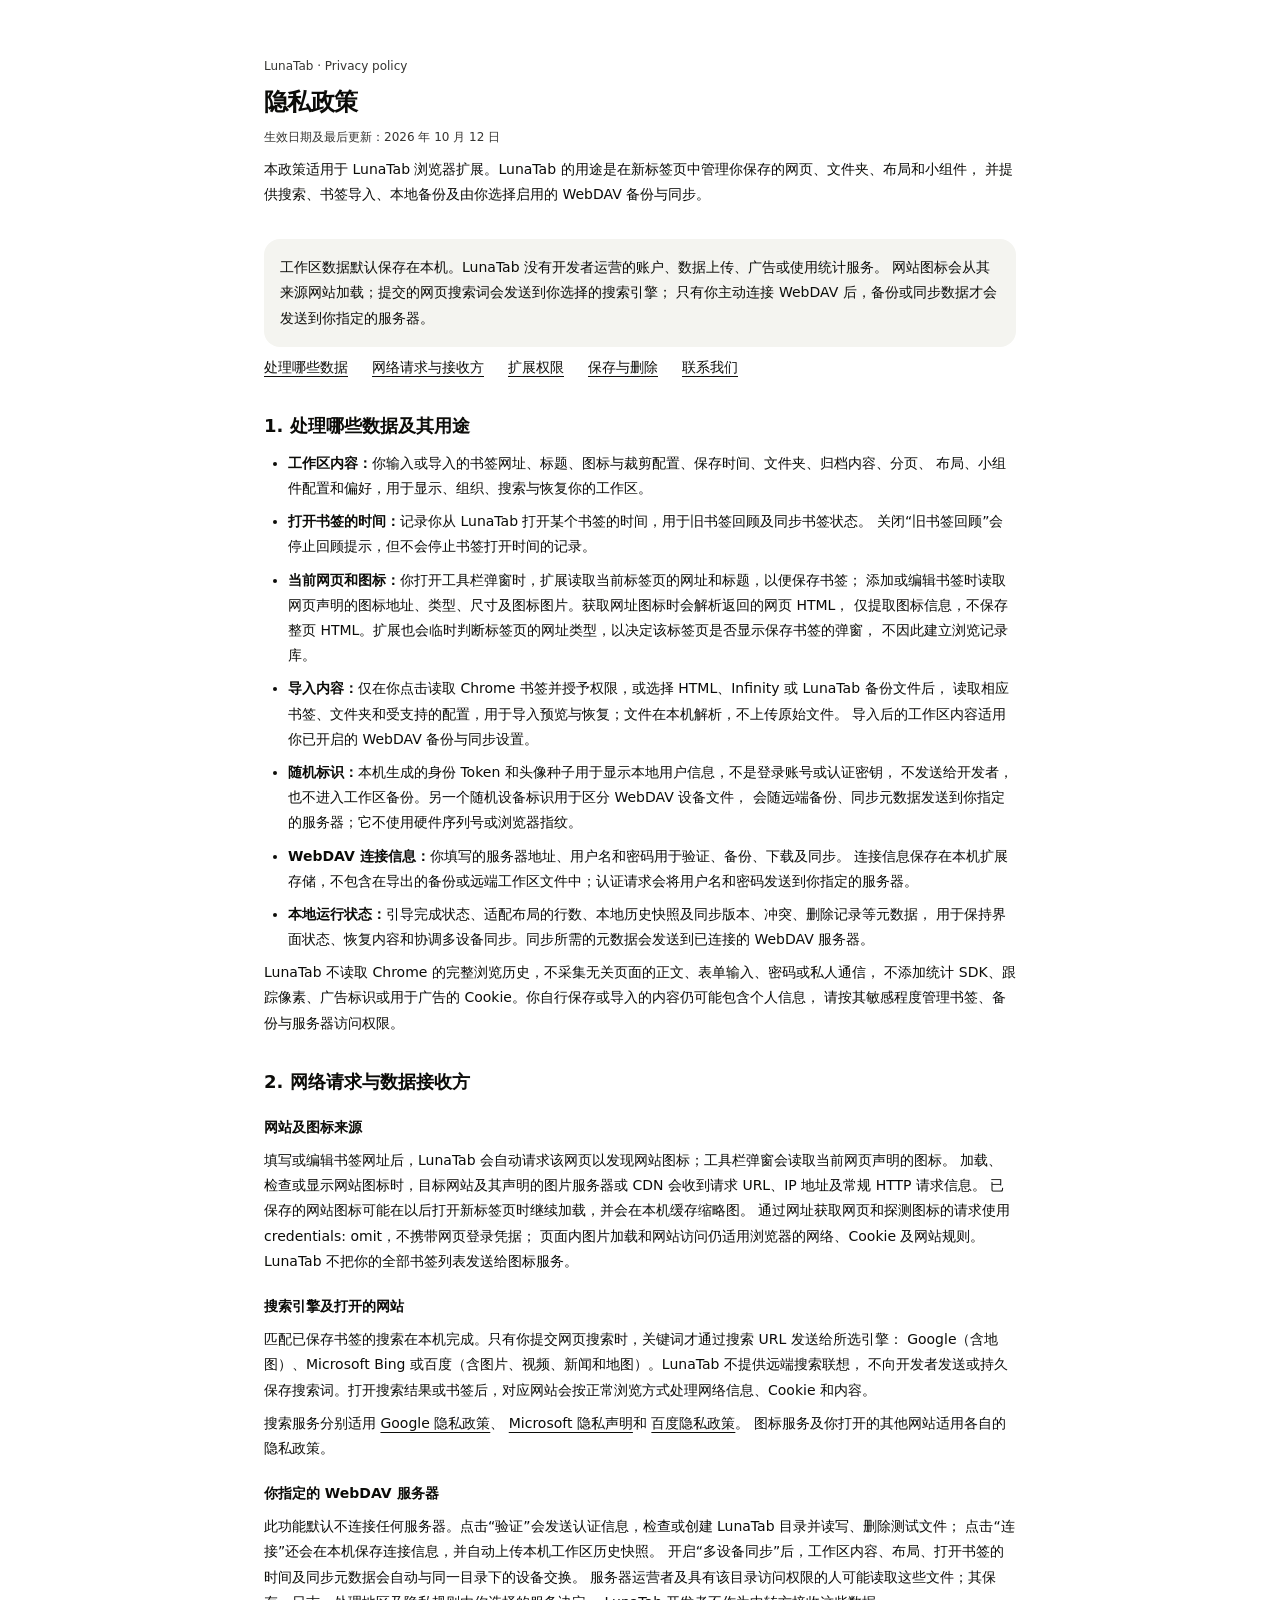
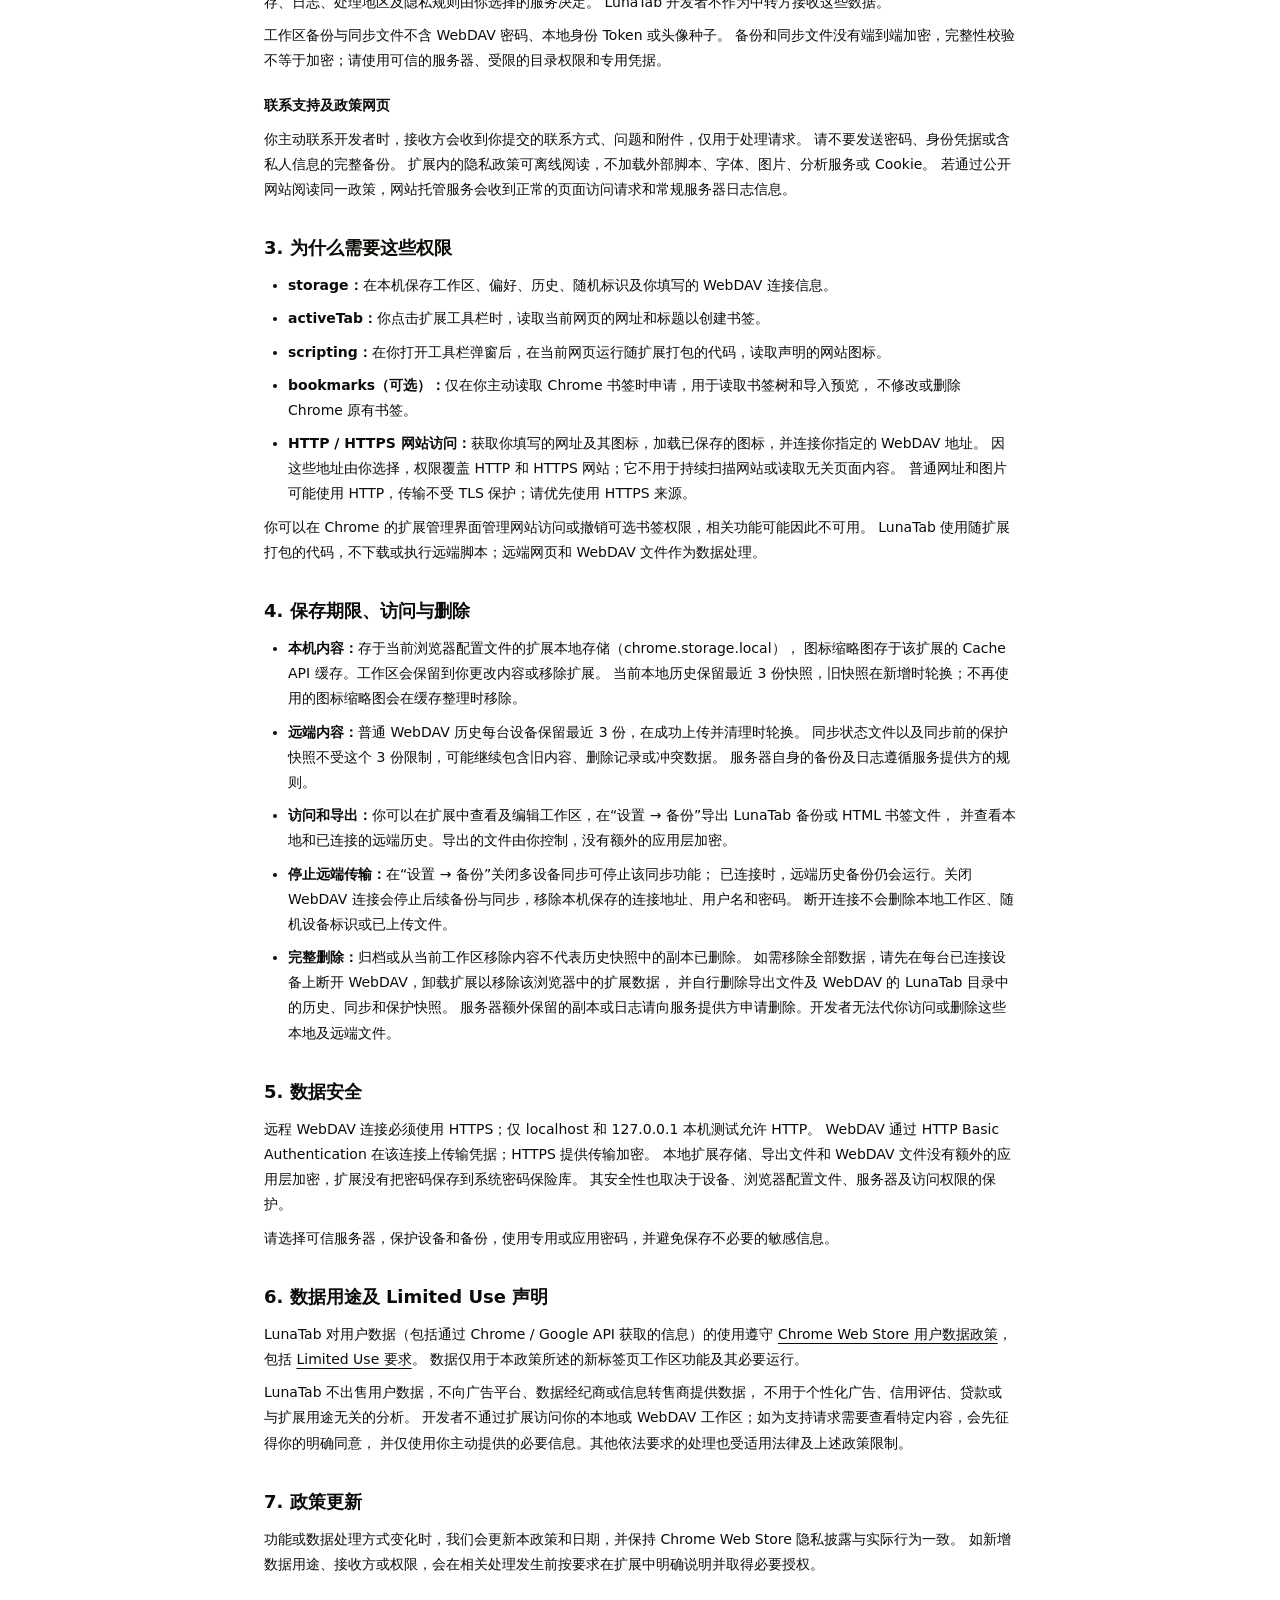
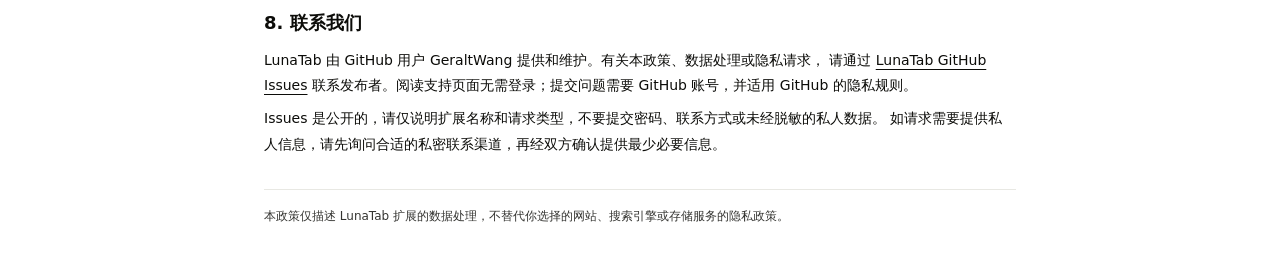
==== index.html @ aecb0f41 "docs(privacy): Publish LunaTab policy and support information" ====
<!doctype html>
<html lang="zh-CN" class="scrollbar-thin">
  <head>
    <meta charset="UTF-8" />
    <meta name="viewport" content="width=device-width, initial-scale=1.0" />
    <meta name="referrer" content="no-referrer" />
    <meta
      name="description"
      content="LunaTab 隐私政策：本地数据、网站图标、网页搜索、可选 WebDAV 备份与同步、权限及数据删除。"
    />
    <title>LunaTab 隐私政策</title>
    <!-- Self-contained so the same file works offline in the extension and on a public website. -->
    <style>
      :root {
        color-scheme: light dark;
        --background: oklch(1 0 0);
        --foreground: oklch(0.153 0.006 107.1);
        --muted: oklch(0.966 0.005 106.5);
        --muted-foreground: color-mix(in oklab, var(--foreground) 80%, var(--background));
        --border: oklch(0.93 0.007 106.5);
        --ring: oklch(0.737 0.021 106.9);
        font-family: 'Inter Variable', system-ui, sans-serif;
        background: var(--background);
        color: var(--foreground);
      }
      @media (prefers-color-scheme: dark) {
        :root {
          --background: oklch(0.153 0.006 107.1);
          --foreground: oklch(0.988 0.003 106.5);
          --muted: oklch(0.286 0.016 107.4);
          --border: oklch(1 0 0 / 10%);
          --ring: oklch(0.58 0.031 107.3);
        }
      }
      * {
        box-sizing: border-box;
      }
      body {
        margin: 0;
        font-size: 14px;
        line-height: 1.8;
      }
      main {
        max-width: 800px;
        margin: 0 auto;
        padding: 48px 24px;
      }
      header {
        margin-bottom: 32px;
      }
      h1 {
        margin: 0 0 8px;
        font-size: 24px;
        line-height: 1.4;
        letter-spacing: -0.025em;
      }
      h2 {
        margin: 32px 0 12px;
        font-size: 18px;
        line-height: 1.5;
      }
      h3 {
        margin: 20px 0 8px;
        font-size: 14px;
      }
      p {
        margin: 8px 0;
      }
      ul {
        margin: 8px 0;
        padding-left: 24px;
      }
      li + li {
        margin-top: 8px;
      }
      a {
        color: inherit;
        text-underline-offset: 4px;
        overflow-wrap: anywhere;
      }
      a:focus-visible {
        outline: 2px solid var(--ring);
        outline-offset: 4px;
        border-radius: 4px;
      }
      .meta,
      footer {
        color: var(--muted-foreground);
        font-size: 12px;
      }
      .summary {
        padding: 16px;
        background: var(--muted);
        border-radius: 16px;
      }
      nav ul {
        display: flex;
        flex-wrap: wrap;
        gap: 8px 24px;
        padding: 0;
        list-style: none;
      }
      nav li + li {
        margin: 0;
      }
      footer {
        margin-top: 32px;
        padding-top: 16px;
        border-top: 1px solid var(--border);
      }
      .scrollbar-thin {
        scrollbar-width: thin;
        scrollbar-color: var(--border) transparent;
      }
      .scrollbar-thin::-webkit-scrollbar {
        width: 6px;
        height: 6px;
      }
      .scrollbar-thin::-webkit-scrollbar-thumb {
        background: var(--border);
        border-radius: 3px;
      }
      .scrollbar-thin::-webkit-scrollbar-track {
        background: transparent;
      }
      @media (max-width: 480px) {
        main {
          padding: 24px 16px;
        }
      }
      @media print {
        nav {
          display: none;
        }
        main {
          max-width: none;
          padding: 0;
        }
      }
    </style>
  </head>
  <body>
    <main>
      <header>
        <p class="meta">LunaTab · Privacy policy</p>
        <h1>隐私政策</h1>
        <p class="meta">
          生效日期及最后更新：<time datetime="2026-10-12">2026 年 10 月 12 日</time>
        </p>
        <p>
          本政策适用于 LunaTab 浏览器扩展。LunaTab
          的用途是在新标签页中管理你保存的网页、文件夹、布局和小组件，
          并提供搜索、书签导入、本地备份及由你选择启用的 WebDAV 备份与同步。
        </p>
      </header>
      <div class="summary">
        工作区数据默认保存在本机。LunaTab 没有开发者运营的账户、数据上传、广告或使用统计服务。
        网站图标会从其来源网站加载；提交的网页搜索词会发送到你选择的搜索引擎； 只有你主动连接 WebDAV
        后，备份或同步数据才会发送到你指定的服务器。
      </div>
      <nav aria-label="隐私政策目录">
        <ul>
          <li><a href="#data">处理哪些数据</a></li>
          <li><a href="#network">网络请求与接收方</a></li>
          <li><a href="#permissions">扩展权限</a></li>
          <li><a href="#retention">保存与删除</a></li>
          <li><a href="#contact">联系我们</a></li>
        </ul>
      </nav>
      <section aria-labelledby="data">
        <h2 id="data">1. 处理哪些数据及其用途</h2>
        <ul>
          <li>
            <strong>工作区内容：</strong
            >你输入或导入的书签网址、标题、图标与裁剪配置、保存时间、文件夹、归档内容、分页、
            布局、小组件配置和偏好，用于显示、组织、搜索与恢复你的工作区。
          </li>
          <li>
            <strong>打开书签的时间：</strong>记录你从 LunaTab
            打开某个书签的时间，用于旧书签回顾及同步书签状态。
            关闭“旧书签回顾”会停止回顾提示，但不会停止书签打开时间的记录。
          </li>
          <li>
            <strong>当前网页和图标：</strong
            >你打开工具栏弹窗时，扩展读取当前标签页的网址和标题，以便保存书签；
            添加或编辑书签时读取网页声明的图标地址、类型、尺寸及图标图片。获取网址图标时会解析返回的网页
            HTML， 仅提取图标信息，不保存整页
            HTML。扩展也会临时判断标签页的网址类型，以决定该标签页是否显示保存书签的弹窗，
            不因此建立浏览记录库。
          </li>
          <li>
            <strong>导入内容：</strong>仅在你点击读取 Chrome 书签并授予权限，或选择 HTML、Infinity
            或 LunaTab 备份文件后，
            读取相应书签、文件夹和受支持的配置，用于导入预览与恢复；文件在本机解析，不上传原始文件。
            导入后的工作区内容适用你已开启的 WebDAV 备份与同步设置。
          </li>
          <li>
            <strong>随机标识：</strong>本机生成的身份 Token
            和头像种子用于显示本地用户信息，不是登录账号或认证密钥，
            不发送给开发者，也不进入工作区备份。另一个随机设备标识用于区分 WebDAV 设备文件，
            会随远端备份、同步元数据发送到你指定的服务器；它不使用硬件序列号或浏览器指纹。
          </li>
          <li>
            <strong>WebDAV 连接信息：</strong
            >你填写的服务器地址、用户名和密码用于验证、备份、下载及同步。
            连接信息保存在本机扩展存储，不包含在导出的备份或远端工作区文件中；认证请求会将用户名和密码发送到你指定的服务器。
          </li>
          <li>
            <strong>本地运行状态：</strong
            >引导完成状态、适配布局的行数、本地历史快照及同步版本、冲突、删除记录等元数据，
            用于保持界面状态、恢复内容和协调多设备同步。同步所需的元数据会发送到已连接的 WebDAV
            服务器。
          </li>
        </ul>
        <p>
          LunaTab 不读取 Chrome 的完整浏览历史，不采集无关页面的正文、表单输入、密码或私人通信，
          不添加统计 SDK、跟踪像素、广告标识或用于广告的
          Cookie。你自行保存或导入的内容仍可能包含个人信息，
          请按其敏感程度管理书签、备份与服务器访问权限。
        </p>
      </section>
      <section aria-labelledby="network">
        <h2 id="network">2. 网络请求与数据接收方</h2>
        <h3>网站及图标来源</h3>
        <p>
          填写或编辑书签网址后，LunaTab
          会自动请求该网页以发现网站图标；工具栏弹窗会读取当前网页声明的图标。
          加载、检查或显示网站图标时，目标网站及其声明的图片服务器或 CDN 会收到请求 URL、IP
          地址及常规 HTTP 请求信息。
          已保存的网站图标可能在以后打开新标签页时继续加载，并会在本机缓存缩略图。
          通过网址获取网页和探测图标的请求使用 credentials: omit，不携带网页登录凭据；
          页面内图片加载和网站访问仍适用浏览器的网络、Cookie 及网站规则。 LunaTab
          不把你的全部书签列表发送给图标服务。
        </p>
        <h3>搜索引擎及打开的网站</h3>
        <p>
          匹配已保存书签的搜索在本机完成。只有你提交网页搜索时，关键词才通过搜索 URL
          发送给所选引擎： Google（含地图）、Microsoft Bing
          或百度（含图片、视频、新闻和地图）。LunaTab 不提供远端搜索联想，
          不向开发者发送或持久保存搜索词。打开搜索结果或书签后，对应网站会按正常浏览方式处理网络信息、Cookie
          和内容。
        </p>
        <p>
          搜索服务分别适用
          <a href="https://policies.google.com/privacy" rel="noreferrer">Google 隐私政策</a>、
          <a href="https://www.microsoft.com/privacy/privacystatement" rel="noreferrer"
            >Microsoft 隐私声明</a
          >和
          <a href="https://www.baidu.com/duty/yinsiquan.html" rel="noreferrer">百度隐私政策</a>。
          图标服务及你打开的其他网站适用各自的隐私政策。
        </p>
        <h3>你指定的 WebDAV 服务器</h3>
        <p>
          此功能默认不连接任何服务器。点击“验证”会发送认证信息，检查或创建 LunaTab
          目录并读写、删除测试文件；
          点击“连接”还会在本机保存连接信息，并自动上传本机工作区历史快照。
          开启“多设备同步”后，工作区内容、布局、打开书签的时间及同步元数据会自动与同一目录下的设备交换。
          服务器运营者及具有该目录访问权限的人可能读取这些文件；其保存、日志、处理地区及隐私规则由你选择的服务决定。
          LunaTab 开发者不作为中转方接收这些数据。
        </p>
        <p>
          工作区备份与同步文件不含 WebDAV 密码、本地身份 Token 或头像种子。
          备份和同步文件没有端到端加密，完整性校验不等于加密；请使用可信的服务器、受限的目录权限和专用凭据。
        </p>
        <h3>联系支持及政策网页</h3>
        <p>
          你主动联系开发者时，接收方会收到你提交的联系方式、问题和附件，仅用于处理请求。
          请不要发送密码、身份凭据或含私人信息的完整备份。
          扩展内的隐私政策可离线阅读，不加载外部脚本、字体、图片、分析服务或 Cookie。
          若通过公开网站阅读同一政策，网站托管服务会收到正常的页面访问请求和常规服务器日志信息。
        </p>
      </section>
      <section aria-labelledby="permissions">
        <h2 id="permissions">3. 为什么需要这些权限</h2>
        <ul>
          <li>
            <strong>storage：</strong>在本机保存工作区、偏好、历史、随机标识及你填写的 WebDAV
            连接信息。
          </li>
          <li>
            <strong>activeTab：</strong>你点击扩展工具栏时，读取当前网页的网址和标题以创建书签。
          </li>
          <li>
            <strong>scripting：</strong
            >在你打开工具栏弹窗后，在当前网页运行随扩展打包的代码，读取声明的网站图标。
          </li>
          <li>
            <strong>bookmarks（可选）：</strong>仅在你主动读取 Chrome
            书签时申请，用于读取书签树和导入预览， 不修改或删除 Chrome 原有书签。
          </li>
          <li>
            <strong>HTTP / HTTPS 网站访问：</strong
            >获取你填写的网址及其图标，加载已保存的图标，并连接你指定的 WebDAV 地址。
            因这些地址由你选择，权限覆盖 HTTP 和 HTTPS
            网站；它不用于持续扫描网站或读取无关页面内容。 普通网址和图片可能使用 HTTP，传输不受 TLS
            保护；请优先使用 HTTPS 来源。
          </li>
        </ul>
        <p>
          你可以在 Chrome 的扩展管理界面管理网站访问或撤销可选书签权限，相关功能可能因此不可用。
          LunaTab 使用随扩展打包的代码，不下载或执行远端脚本；远端网页和 WebDAV 文件作为数据处理。
        </p>
      </section>
      <section aria-labelledby="retention">
        <h2 id="retention">4. 保存期限、访问与删除</h2>
        <ul>
          <li>
            <strong>本机内容：</strong
            >存于当前浏览器配置文件的扩展本地存储（chrome.storage.local）， 图标缩略图存于该扩展的
            Cache API 缓存。工作区会保留到你更改内容或移除扩展。 当前本地历史保留最近 3
            份快照，旧快照在新增时轮换；不再使用的图标缩略图会在缓存整理时移除。
          </li>
          <li>
            <strong>远端内容：</strong>普通 WebDAV 历史每台设备保留最近 3
            份，在成功上传并清理时轮换。 同步状态文件以及同步前的保护快照不受这个 3
            份限制，可能继续包含旧内容、删除记录或冲突数据。
            服务器自身的备份及日志遵循服务提供方的规则。
          </li>
          <li>
            <strong>访问和导出：</strong>你可以在扩展中查看及编辑工作区，在“设置 → 备份”导出 LunaTab
            备份或 HTML 书签文件，
            并查看本地和已连接的远端历史。导出的文件由你控制，没有额外的应用层加密。
          </li>
          <li>
            <strong>停止远端传输：</strong>在“设置 → 备份”关闭多设备同步可停止该同步功能；
            已连接时，远端历史备份仍会运行。关闭 WebDAV
            连接会停止后续备份与同步，移除本机保存的连接地址、用户名和密码。
            断开连接不会删除本地工作区、随机设备标识或已上传文件。
          </li>
          <li>
            <strong>完整删除：</strong>归档或从当前工作区移除内容不代表历史快照中的副本已删除。
            如需移除全部数据，请先在每台已连接设备上断开
            WebDAV，卸载扩展以移除该浏览器中的扩展数据， 并自行删除导出文件及 WebDAV 的 LunaTab
            目录中的历史、同步和保护快照。
            服务器额外保留的副本或日志请向服务提供方申请删除。开发者无法代你访问或删除这些本地及远端文件。
          </li>
        </ul>
      </section>
      <section aria-labelledby="security">
        <h2 id="security">5. 数据安全</h2>
        <p>
          远程 WebDAV 连接必须使用 HTTPS；仅 localhost 和 127.0.0.1 本机测试允许 HTTP。 WebDAV 通过
          HTTP Basic Authentication 在该连接上传输凭据；HTTPS 提供传输加密。
          本地扩展存储、导出文件和 WebDAV
          文件没有额外的应用层加密，扩展没有把密码保存到系统密码保险库。
          其安全性也取决于设备、浏览器配置文件、服务器及访问权限的保护。
        </p>
        <p>请选择可信服务器，保护设备和备份，使用专用或应用密码，并避免保存不必要的敏感信息。</p>
      </section>
      <section aria-labelledby="limited-use">
        <h2 id="limited-use">6. 数据用途及 Limited Use 声明</h2>
        <p>
          LunaTab 对用户数据（包括通过 Chrome / Google API 获取的信息）的使用遵守
          <a
            href="https://developer.chrome.com/docs/webstore/program-policies/policies"
            rel="noreferrer"
            >Chrome Web Store 用户数据政策</a
          >， 包括
          <a
            href="https://developer.chrome.com/docs/webstore/program-policies/limited-use"
            rel="noreferrer"
            >Limited Use 要求</a
          >。 数据仅用于本政策所述的新标签页工作区功能及其必要运行。
        </p>
        <p>
          LunaTab 不出售用户数据，不向广告平台、数据经纪商或信息转售商提供数据，
          不用于个性化广告、信用评估、贷款或与扩展用途无关的分析。 开发者不通过扩展访问你的本地或
          WebDAV 工作区；如为支持请求需要查看特定内容，会先征得你的明确同意，
          并仅使用你主动提供的必要信息。其他依法要求的处理也受适用法律及上述政策限制。
        </p>
      </section>
      <section aria-labelledby="updates">
        <h2 id="updates">7. 政策更新</h2>
        <p>
          功能或数据处理方式变化时，我们会更新本政策和日期，并保持 Chrome Web Store
          隐私披露与实际行为一致。
          如新增数据用途、接收方或权限，会在相关处理发生前按要求在扩展中明确说明并取得必要授权。
        </p>
      </section>
      <section aria-labelledby="contact">
        <h2 id="contact">8. 联系我们</h2>
        <p>
          LunaTab 由 GitHub 用户 GeraltWang 提供和维护。有关本政策、数据处理或隐私请求， 请通过
          <a href="https://github.com/GeraltWang/LunaTab-support/issues" rel="noreferrer"
            >LunaTab GitHub Issues</a
          >
          联系发布者。阅读支持页面无需登录；提交问题需要 GitHub 账号，并适用 GitHub 的隐私规则。
        </p>
        <p>
          Issues 是公开的，请仅说明扩展名称和请求类型，不要提交密码、联系方式或未经脱敏的私人数据。
          如请求需要提供私人信息，请先询问合适的私密联系渠道，再经双方确认提供最少必要信息。
        </p>
      </section>
      <footer>
        本政策仅描述 LunaTab 扩展的数据处理，不替代你选择的网站、搜索引擎或存储服务的隐私政策。
      </footer>
    </main>
  </body>
</html>
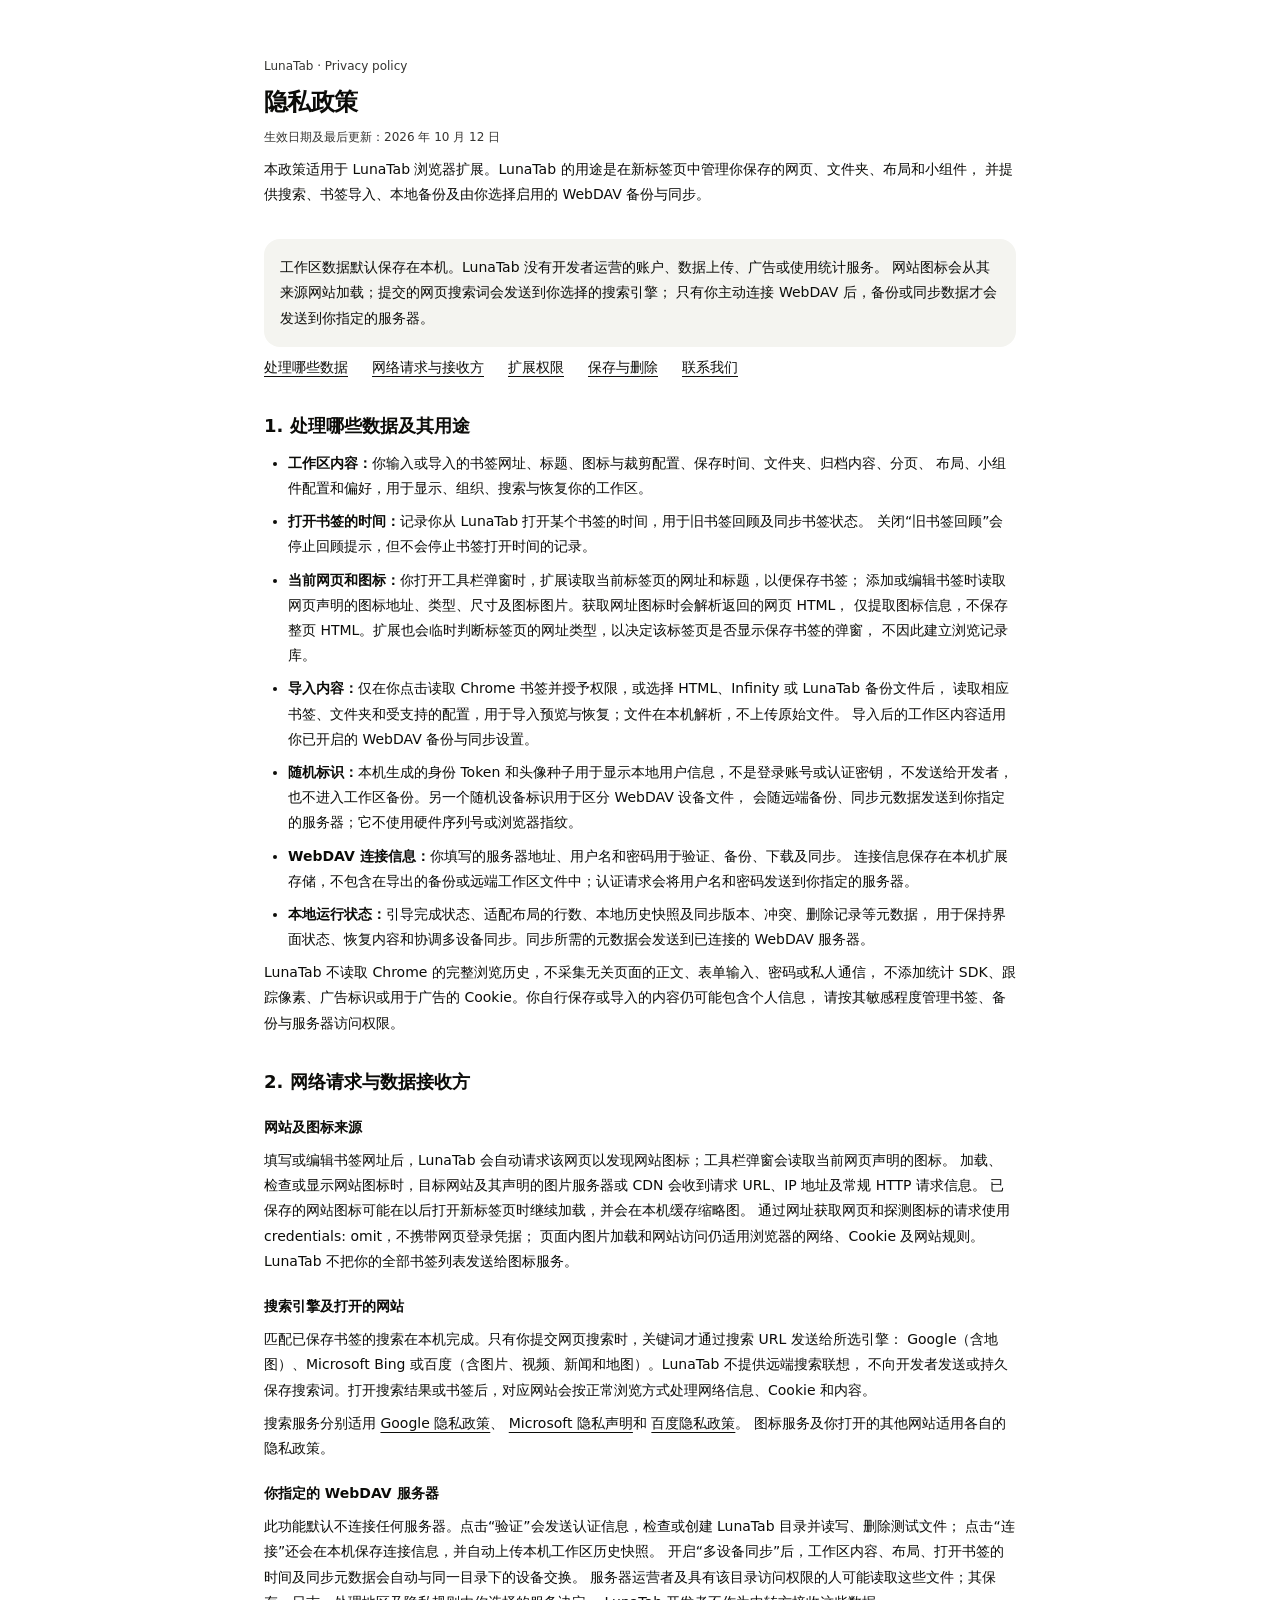
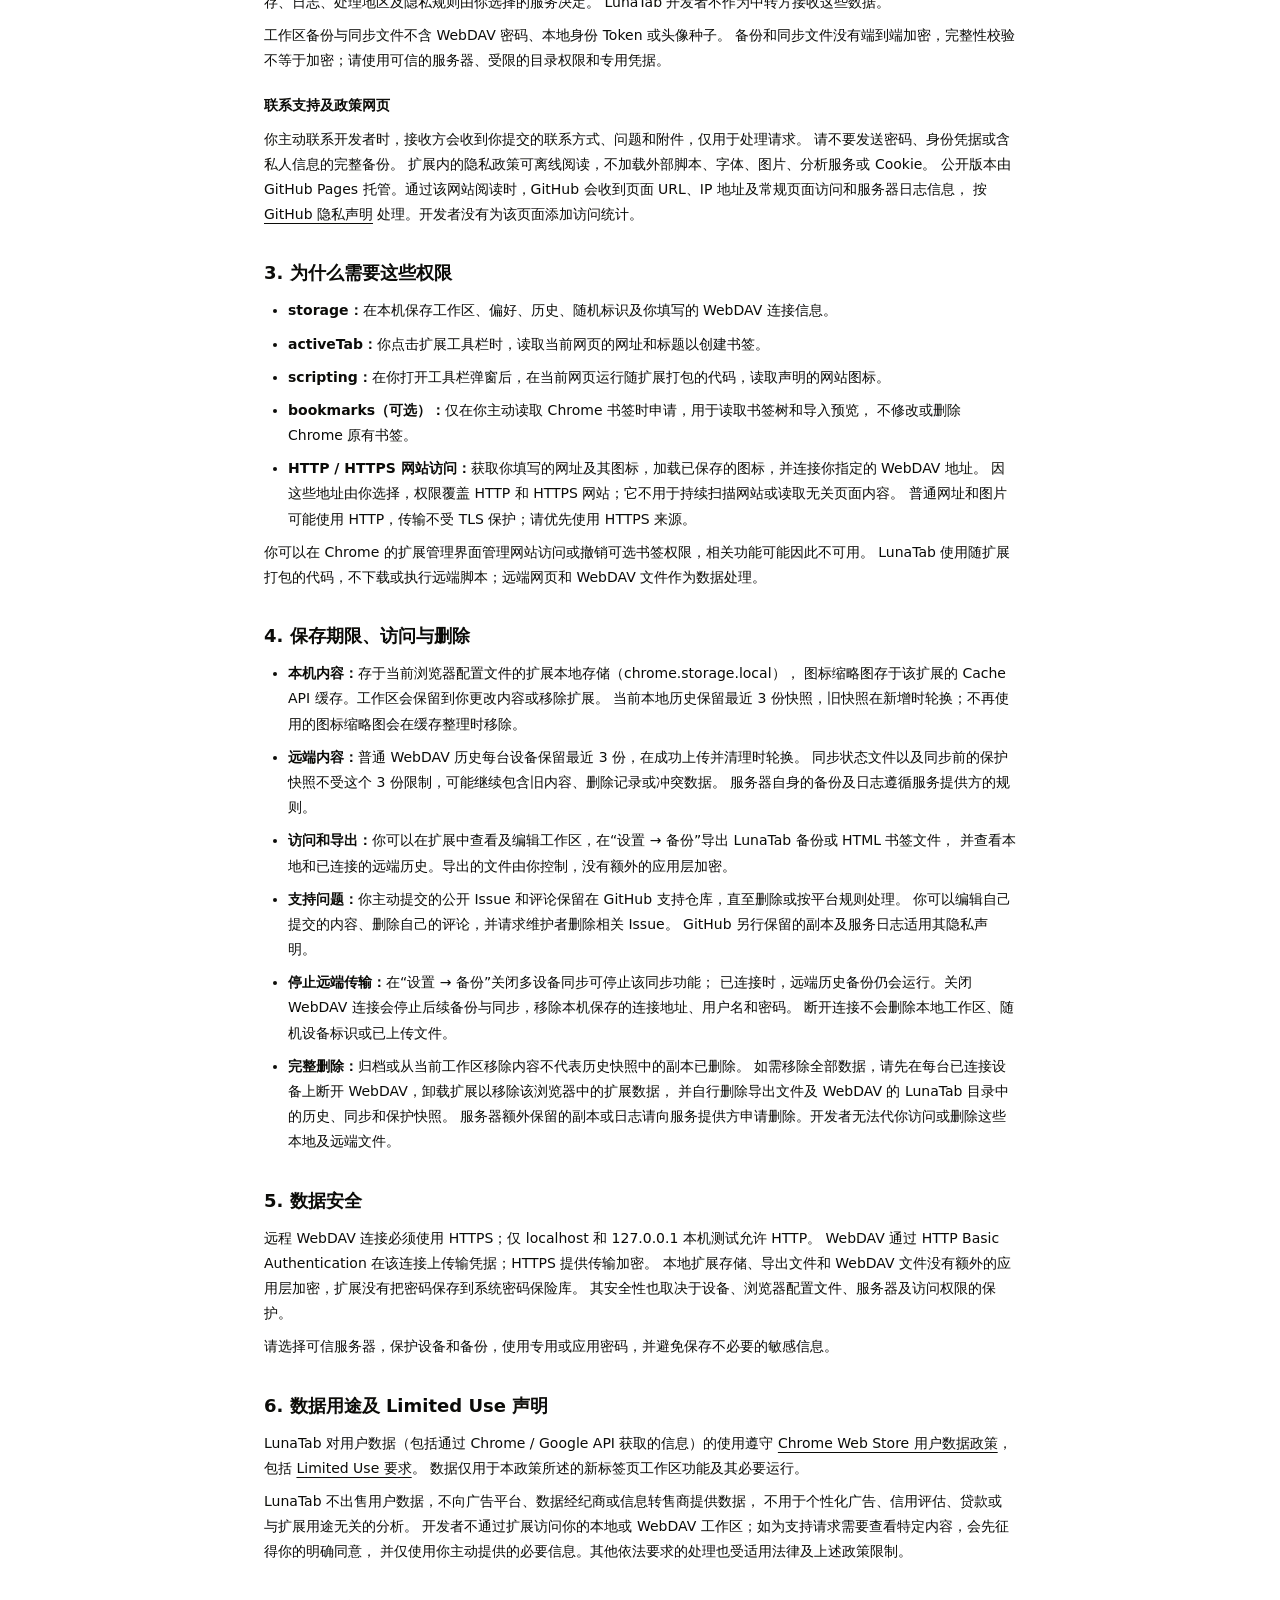
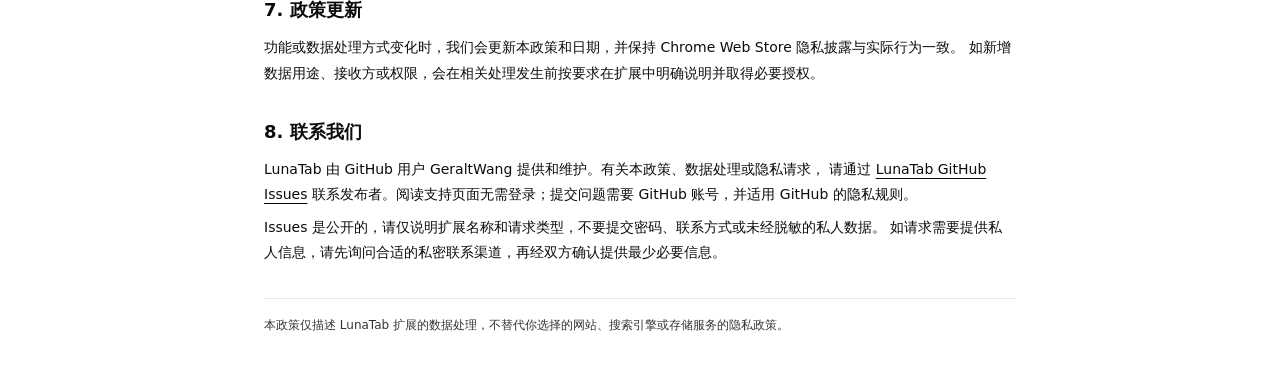
==== commit ba833d41: "docs(privacy): Clarify GitHub hosting and support retention" ====
--- a/index.html
+++ b/index.html
@@ -266,8 +266,15 @@
         <p>
           你主动联系开发者时，接收方会收到你提交的联系方式、问题和附件，仅用于处理请求。
           请不要发送密码、身份凭据或含私人信息的完整备份。
-          扩展内的隐私政策可离线阅读，不加载外部脚本、字体、图片、分析服务或 Cookie。
-          若通过公开网站阅读同一政策，网站托管服务会收到正常的页面访问请求和常规服务器日志信息。
+          扩展内的隐私政策可离线阅读，不加载外部脚本、字体、图片、分析服务或 Cookie。 公开版本由
+          GitHub Pages 托管。通过该网站阅读时，GitHub 会收到页面 URL、IP
+          地址及常规页面访问和服务器日志信息， 按
+          <a
+            href="https://docs.github.com/en/site-policy/privacy-policies/github-general-privacy-statement"
+            rel="noreferrer"
+            >GitHub 隐私声明</a
+          >
+          处理。开发者没有为该页面添加访问统计。
         </p>
       </section>
       <section aria-labelledby="permissions">
@@ -320,6 +327,12 @@
             <strong>访问和导出：</strong>你可以在扩展中查看及编辑工作区，在“设置 → 备份”导出 LunaTab
             备份或 HTML 书签文件，
             并查看本地和已连接的远端历史。导出的文件由你控制，没有额外的应用层加密。
+          </li>
+          <li>
+            <strong>支持问题：</strong>你主动提交的公开 Issue 和评论保留在 GitHub
+            支持仓库，直至删除或按平台规则处理。
+            你可以编辑自己提交的内容、删除自己的评论，并请求维护者删除相关 Issue。 GitHub
+            另行保留的副本及服务日志适用其隐私声明。
           </li>
           <li>
             <strong>停止远端传输：</strong>在“设置 → 备份”关闭多设备同步可停止该同步功能；
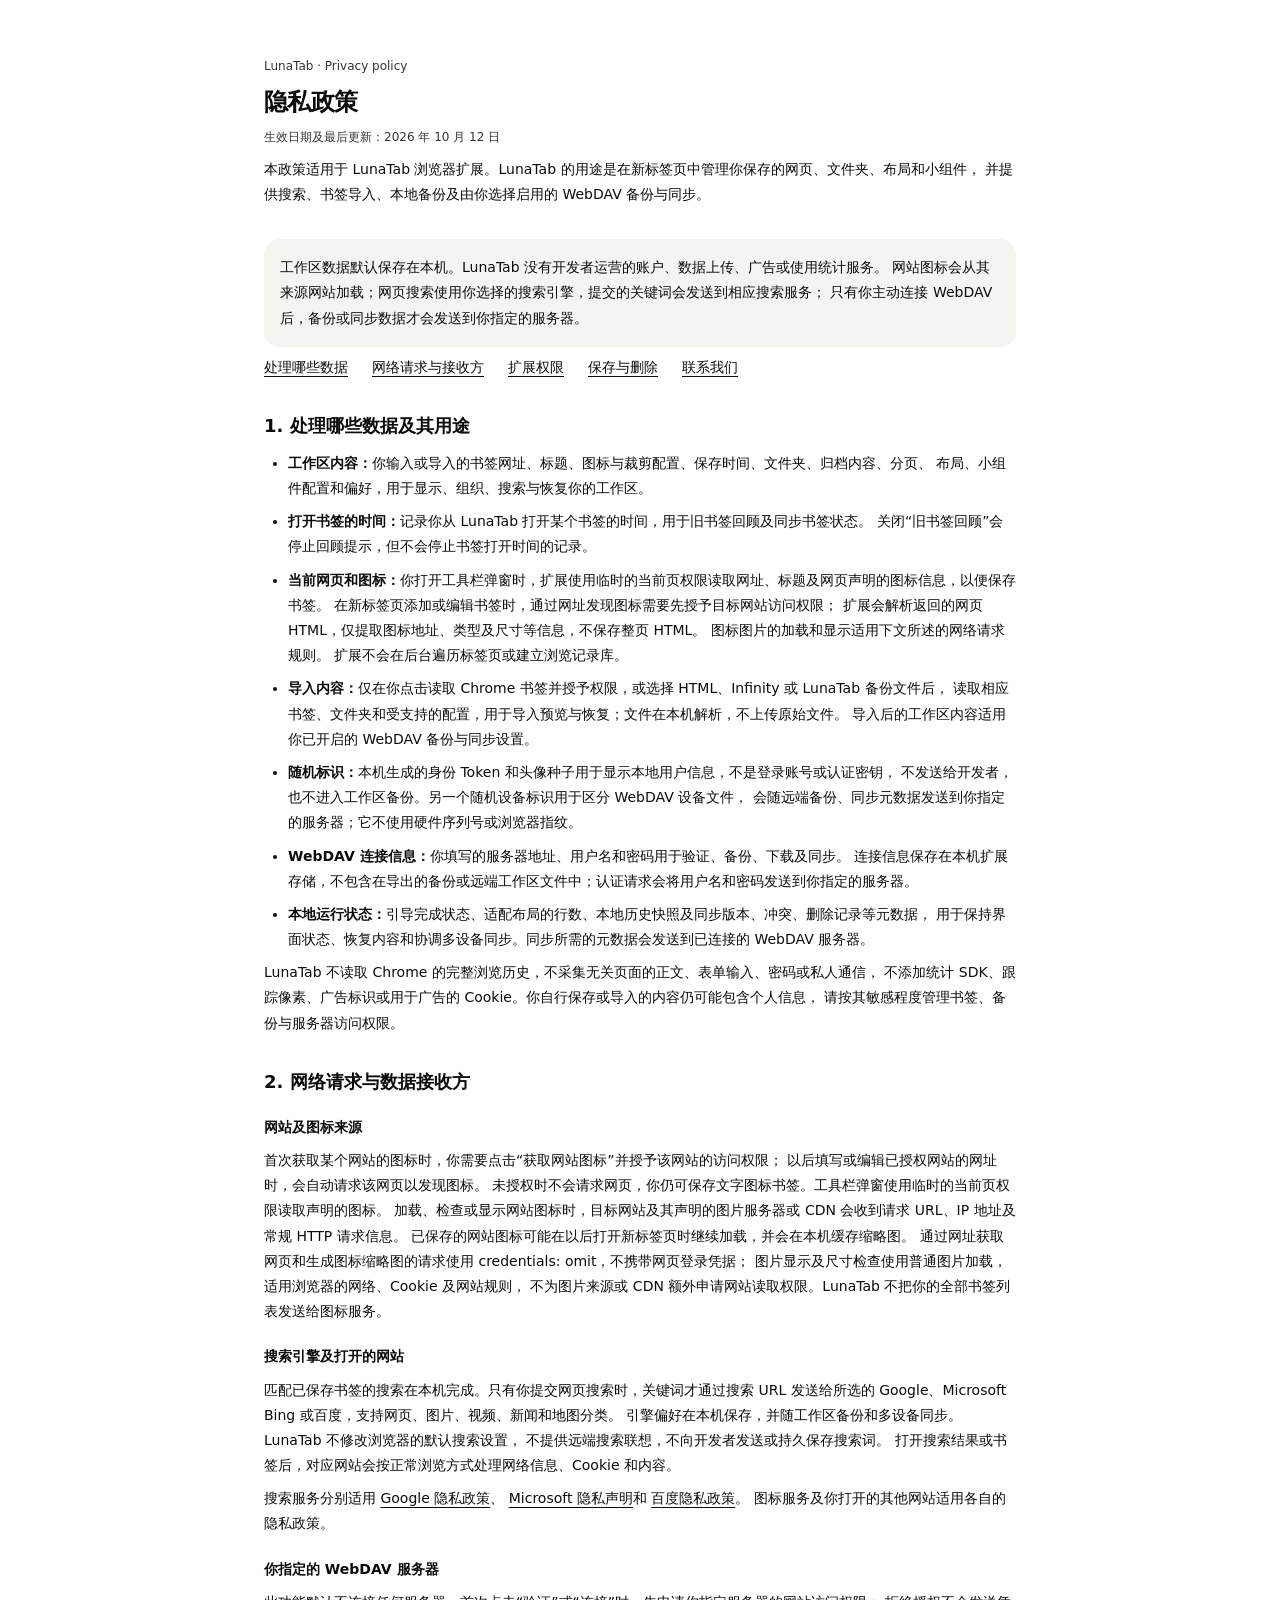
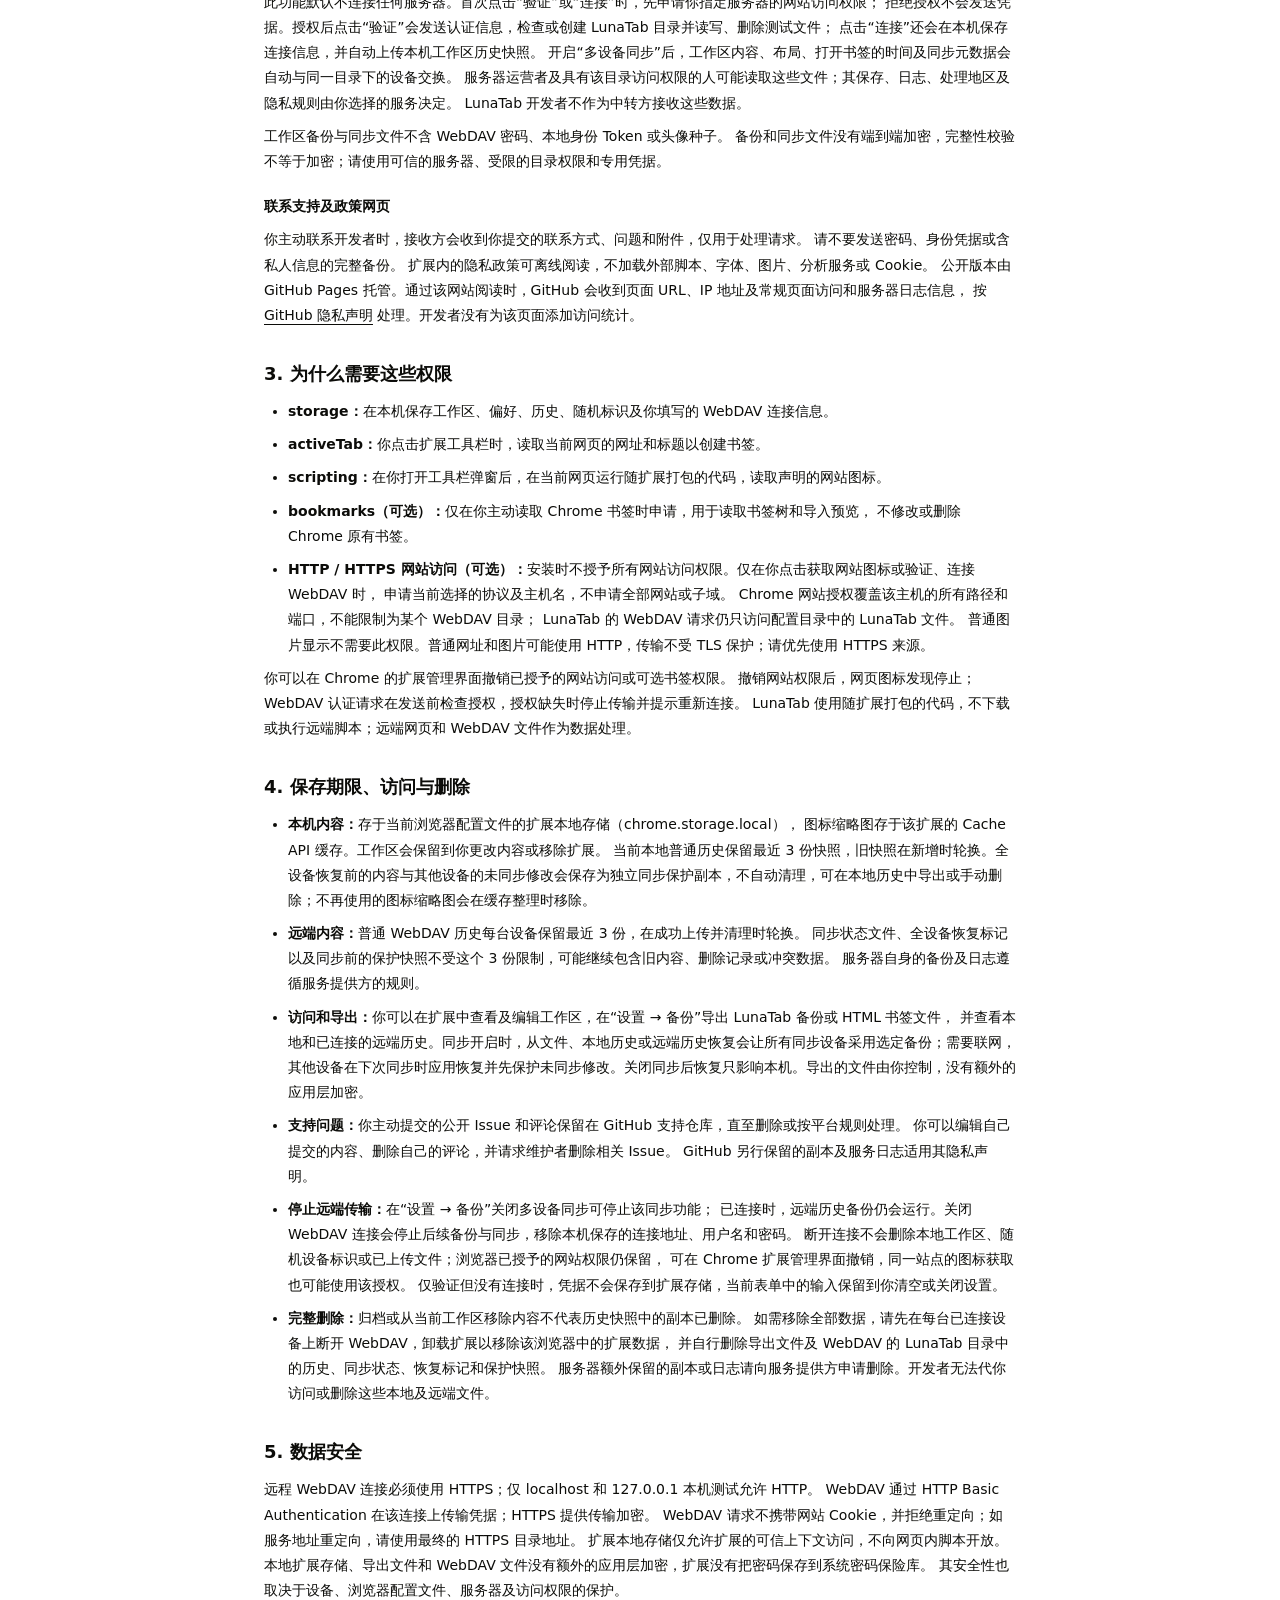
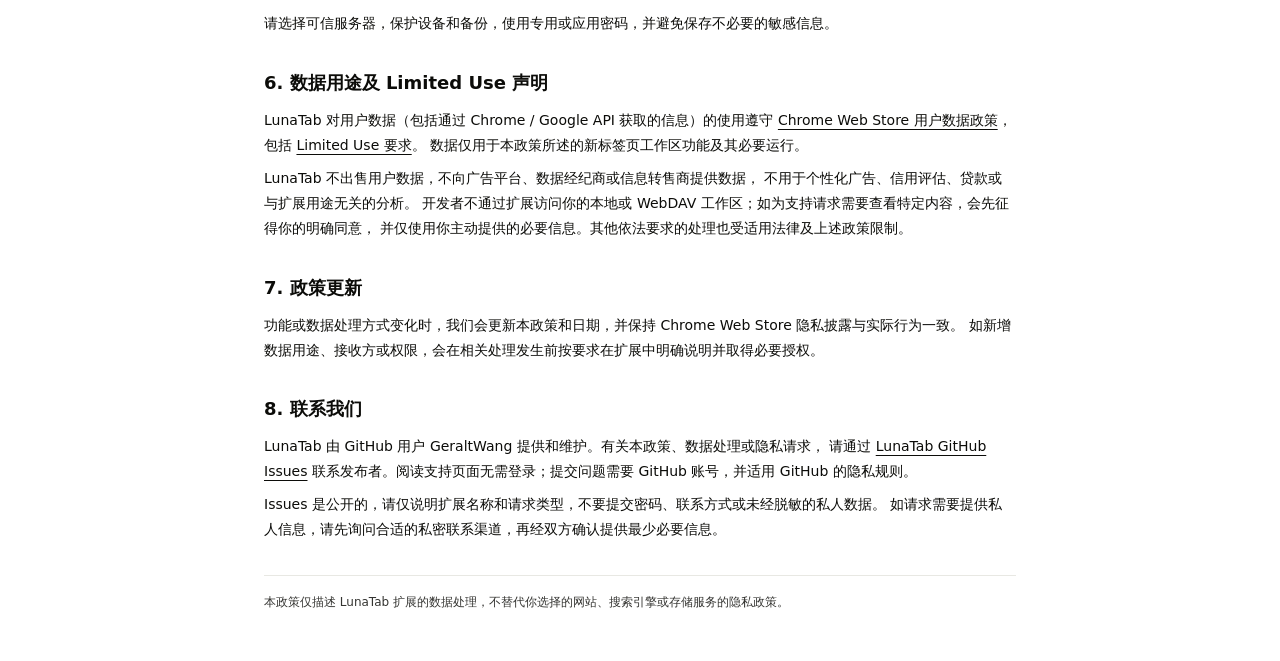
==== commit da46e991: "docs(privacy): align policy with permissions and workspace restore" ====
--- a/index.html
+++ b/index.html
@@ -155,8 +155,8 @@
       </header>
       <div class="summary">
         工作区数据默认保存在本机。LunaTab 没有开发者运营的账户、数据上传、广告或使用统计服务。
-        网站图标会从其来源网站加载；提交的网页搜索词会发送到你选择的搜索引擎； 只有你主动连接 WebDAV
-        后，备份或同步数据才会发送到你指定的服务器。
+        网站图标会从其来源网站加载；网页搜索使用你选择的搜索引擎，提交的关键词会发送到相应搜索服务；
+        只有你主动连接 WebDAV 后，备份或同步数据才会发送到你指定的服务器。
       </div>
       <nav aria-label="隐私政策目录">
         <ul>
@@ -182,11 +182,11 @@
           </li>
           <li>
             <strong>当前网页和图标：</strong
-            >你打开工具栏弹窗时，扩展读取当前标签页的网址和标题，以便保存书签；
-            添加或编辑书签时读取网页声明的图标地址、类型、尺寸及图标图片。获取网址图标时会解析返回的网页
-            HTML， 仅提取图标信息，不保存整页
-            HTML。扩展也会临时判断标签页的网址类型，以决定该标签页是否显示保存书签的弹窗，
-            不因此建立浏览记录库。
+            >你打开工具栏弹窗时，扩展使用临时的当前页权限读取网址、标题及网页声明的图标信息，以便保存书签。
+            在新标签页添加或编辑书签时，通过网址发现图标需要先授予目标网站访问权限；
+            扩展会解析返回的网页 HTML，仅提取图标地址、类型及尺寸等信息，不保存整页 HTML。
+            图标图片的加载和显示适用下文所述的网络请求规则。
+            扩展不会在后台遍历标签页或建立浏览记录库。
           </li>
           <li>
             <strong>导入内容：</strong>仅在你点击读取 Chrome 书签并授予权限，或选择 HTML、Infinity
@@ -223,22 +223,23 @@
         <h2 id="network">2. 网络请求与数据接收方</h2>
         <h3>网站及图标来源</h3>
         <p>
-          填写或编辑书签网址后，LunaTab
-          会自动请求该网页以发现网站图标；工具栏弹窗会读取当前网页声明的图标。
+          首次获取某个网站的图标时，你需要点击“获取网站图标”并授予该网站的访问权限；
+          以后填写或编辑已授权网站的网址时，会自动请求该网页以发现图标。
+          未授权时不会请求网页，你仍可保存文字图标书签。工具栏弹窗使用临时的当前页权限读取声明的图标。
           加载、检查或显示网站图标时，目标网站及其声明的图片服务器或 CDN 会收到请求 URL、IP
           地址及常规 HTTP 请求信息。
           已保存的网站图标可能在以后打开新标签页时继续加载，并会在本机缓存缩略图。
-          通过网址获取网页和探测图标的请求使用 credentials: omit，不携带网页登录凭据；
-          页面内图片加载和网站访问仍适用浏览器的网络、Cookie 及网站规则。 LunaTab
-          不把你的全部书签列表发送给图标服务。
+          通过网址获取网页和生成图标缩略图的请求使用 credentials: omit，不携带网页登录凭据；
+          图片显示及尺寸检查使用普通图片加载，适用浏览器的网络、Cookie 及网站规则， 不为图片来源或
+          CDN 额外申请网站读取权限。LunaTab 不把你的全部书签列表发送给图标服务。
         </p>
         <h3>搜索引擎及打开的网站</h3>
         <p>
-          匹配已保存书签的搜索在本机完成。只有你提交网页搜索时，关键词才通过搜索 URL
-          发送给所选引擎： Google（含地图）、Microsoft Bing
-          或百度（含图片、视频、新闻和地图）。LunaTab 不提供远端搜索联想，
-          不向开发者发送或持久保存搜索词。打开搜索结果或书签后，对应网站会按正常浏览方式处理网络信息、Cookie
-          和内容。
+          匹配已保存书签的搜索在本机完成。只有你提交网页搜索时，关键词才通过搜索 URL 发送给所选的
+          Google、Microsoft Bing 或百度，支持网页、图片、视频、新闻和地图分类。
+          引擎偏好在本机保存，并随工作区备份和多设备同步。LunaTab 不修改浏览器的默认搜索设置，
+          不提供远端搜索联想，不向开发者发送或持久保存搜索词。
+          打开搜索结果或书签后，对应网站会按正常浏览方式处理网络信息、Cookie 和内容。
         </p>
         <p>
           搜索服务分别适用
@@ -251,7 +252,8 @@
         </p>
         <h3>你指定的 WebDAV 服务器</h3>
         <p>
-          此功能默认不连接任何服务器。点击“验证”会发送认证信息，检查或创建 LunaTab
+          此功能默认不连接任何服务器。首次点击“验证”或“连接”时，先申请你指定服务器的网站访问权限；
+          拒绝授权不会发送凭据。授权后点击“验证”会发送认证信息，检查或创建 LunaTab
           目录并读写、删除测试文件；
           点击“连接”还会在本机保存连接信息，并自动上传本机工作区历史快照。
           开启“多设备同步”后，工作区内容、布局、打开书签的时间及同步元数据会自动与同一目录下的设备交换。
@@ -296,16 +298,19 @@
             书签时申请，用于读取书签树和导入预览， 不修改或删除 Chrome 原有书签。
           </li>
           <li>
-            <strong>HTTP / HTTPS 网站访问：</strong
-            >获取你填写的网址及其图标，加载已保存的图标，并连接你指定的 WebDAV 地址。
-            因这些地址由你选择，权限覆盖 HTTP 和 HTTPS
-            网站；它不用于持续扫描网站或读取无关页面内容。 普通网址和图片可能使用 HTTP，传输不受 TLS
-            保护；请优先使用 HTTPS 来源。
+            <strong>HTTP / HTTPS 网站访问（可选）：</strong
+            >安装时不授予所有网站访问权限。仅在你点击获取网站图标或验证、连接 WebDAV 时，
+            申请当前选择的协议及主机名，不申请全部网站或子域。 Chrome
+            网站授权覆盖该主机的所有路径和端口，不能限制为某个 WebDAV 目录； LunaTab 的 WebDAV
+            请求仍只访问配置目录中的 LunaTab 文件。 普通图片显示不需要此权限。普通网址和图片可能使用
+            HTTP，传输不受 TLS 保护；请优先使用 HTTPS 来源。
           </li>
         </ul>
         <p>
-          你可以在 Chrome 的扩展管理界面管理网站访问或撤销可选书签权限，相关功能可能因此不可用。
-          LunaTab 使用随扩展打包的代码，不下载或执行远端脚本；远端网页和 WebDAV 文件作为数据处理。
+          你可以在 Chrome 的扩展管理界面撤销已授予的网站访问或可选书签权限。
+          撤销网站权限后，网页图标发现停止；WebDAV
+          认证请求在发送前检查授权，授权缺失时停止传输并提示重新连接。 LunaTab
+          使用随扩展打包的代码，不下载或执行远端脚本；远端网页和 WebDAV 文件作为数据处理。
         </p>
       </section>
       <section aria-labelledby="retention">
@@ -314,19 +319,19 @@
           <li>
             <strong>本机内容：</strong
             >存于当前浏览器配置文件的扩展本地存储（chrome.storage.local）， 图标缩略图存于该扩展的
-            Cache API 缓存。工作区会保留到你更改内容或移除扩展。 当前本地历史保留最近 3
-            份快照，旧快照在新增时轮换；不再使用的图标缩略图会在缓存整理时移除。
+            Cache API 缓存。工作区会保留到你更改内容或移除扩展。 当前本地普通历史保留最近 3
+            份快照，旧快照在新增时轮换。全设备恢复前的内容与其他设备的未同步修改会保存为独立同步保护副本，不自动清理，可在本地历史中导出或手动删除；不再使用的图标缩略图会在缓存整理时移除。
           </li>
           <li>
             <strong>远端内容：</strong>普通 WebDAV 历史每台设备保留最近 3
-            份，在成功上传并清理时轮换。 同步状态文件以及同步前的保护快照不受这个 3
+            份，在成功上传并清理时轮换。 同步状态文件、全设备恢复标记以及同步前的保护快照不受这个 3
             份限制，可能继续包含旧内容、删除记录或冲突数据。
             服务器自身的备份及日志遵循服务提供方的规则。
           </li>
           <li>
             <strong>访问和导出：</strong>你可以在扩展中查看及编辑工作区，在“设置 → 备份”导出 LunaTab
             备份或 HTML 书签文件，
-            并查看本地和已连接的远端历史。导出的文件由你控制，没有额外的应用层加密。
+            并查看本地和已连接的远端历史。同步开启时，从文件、本地历史或远端历史恢复会让所有同步设备采用选定备份；需要联网，其他设备在下次同步时应用恢复并先保护未同步修改。关闭同步后恢复只影响本机。导出的文件由你控制，没有额外的应用层加密。
           </li>
           <li>
             <strong>支持问题：</strong>你主动提交的公开 Issue 和评论保留在 GitHub
@@ -338,13 +343,15 @@
             <strong>停止远端传输：</strong>在“设置 → 备份”关闭多设备同步可停止该同步功能；
             已连接时，远端历史备份仍会运行。关闭 WebDAV
             连接会停止后续备份与同步，移除本机保存的连接地址、用户名和密码。
-            断开连接不会删除本地工作区、随机设备标识或已上传文件。
+            断开连接不会删除本地工作区、随机设备标识或已上传文件；浏览器已授予的网站权限仍保留，
+            可在 Chrome 扩展管理界面撤销，同一站点的图标获取也可能使用该授权。
+            仅验证但没有连接时，凭据不会保存到扩展存储，当前表单中的输入保留到你清空或关闭设置。
           </li>
           <li>
             <strong>完整删除：</strong>归档或从当前工作区移除内容不代表历史快照中的副本已删除。
             如需移除全部数据，请先在每台已连接设备上断开
             WebDAV，卸载扩展以移除该浏览器中的扩展数据， 并自行删除导出文件及 WebDAV 的 LunaTab
-            目录中的历史、同步和保护快照。
+            目录中的历史、同步状态、恢复标记和保护快照。
             服务器额外保留的副本或日志请向服务提供方申请删除。开发者无法代你访问或删除这些本地及远端文件。
           </li>
         </ul>
@@ -353,9 +360,10 @@
         <h2 id="security">5. 数据安全</h2>
         <p>
           远程 WebDAV 连接必须使用 HTTPS；仅 localhost 和 127.0.0.1 本机测试允许 HTTP。 WebDAV 通过
-          HTTP Basic Authentication 在该连接上传输凭据；HTTPS 提供传输加密。
-          本地扩展存储、导出文件和 WebDAV
-          文件没有额外的应用层加密，扩展没有把密码保存到系统密码保险库。
+          HTTP Basic Authentication 在该连接上传输凭据；HTTPS 提供传输加密。 WebDAV 请求不携带网站
+          Cookie，并拒绝重定向；如服务地址重定向，请使用最终的 HTTPS 目录地址。
+          扩展本地存储仅允许扩展的可信上下文访问，不向网页内脚本开放。 本地扩展存储、导出文件和
+          WebDAV 文件没有额外的应用层加密，扩展没有把密码保存到系统密码保险库。
           其安全性也取决于设备、浏览器配置文件、服务器及访问权限的保护。
         </p>
         <p>请选择可信服务器，保护设备和备份，使用专用或应用密码，并避免保存不必要的敏感信息。</p>
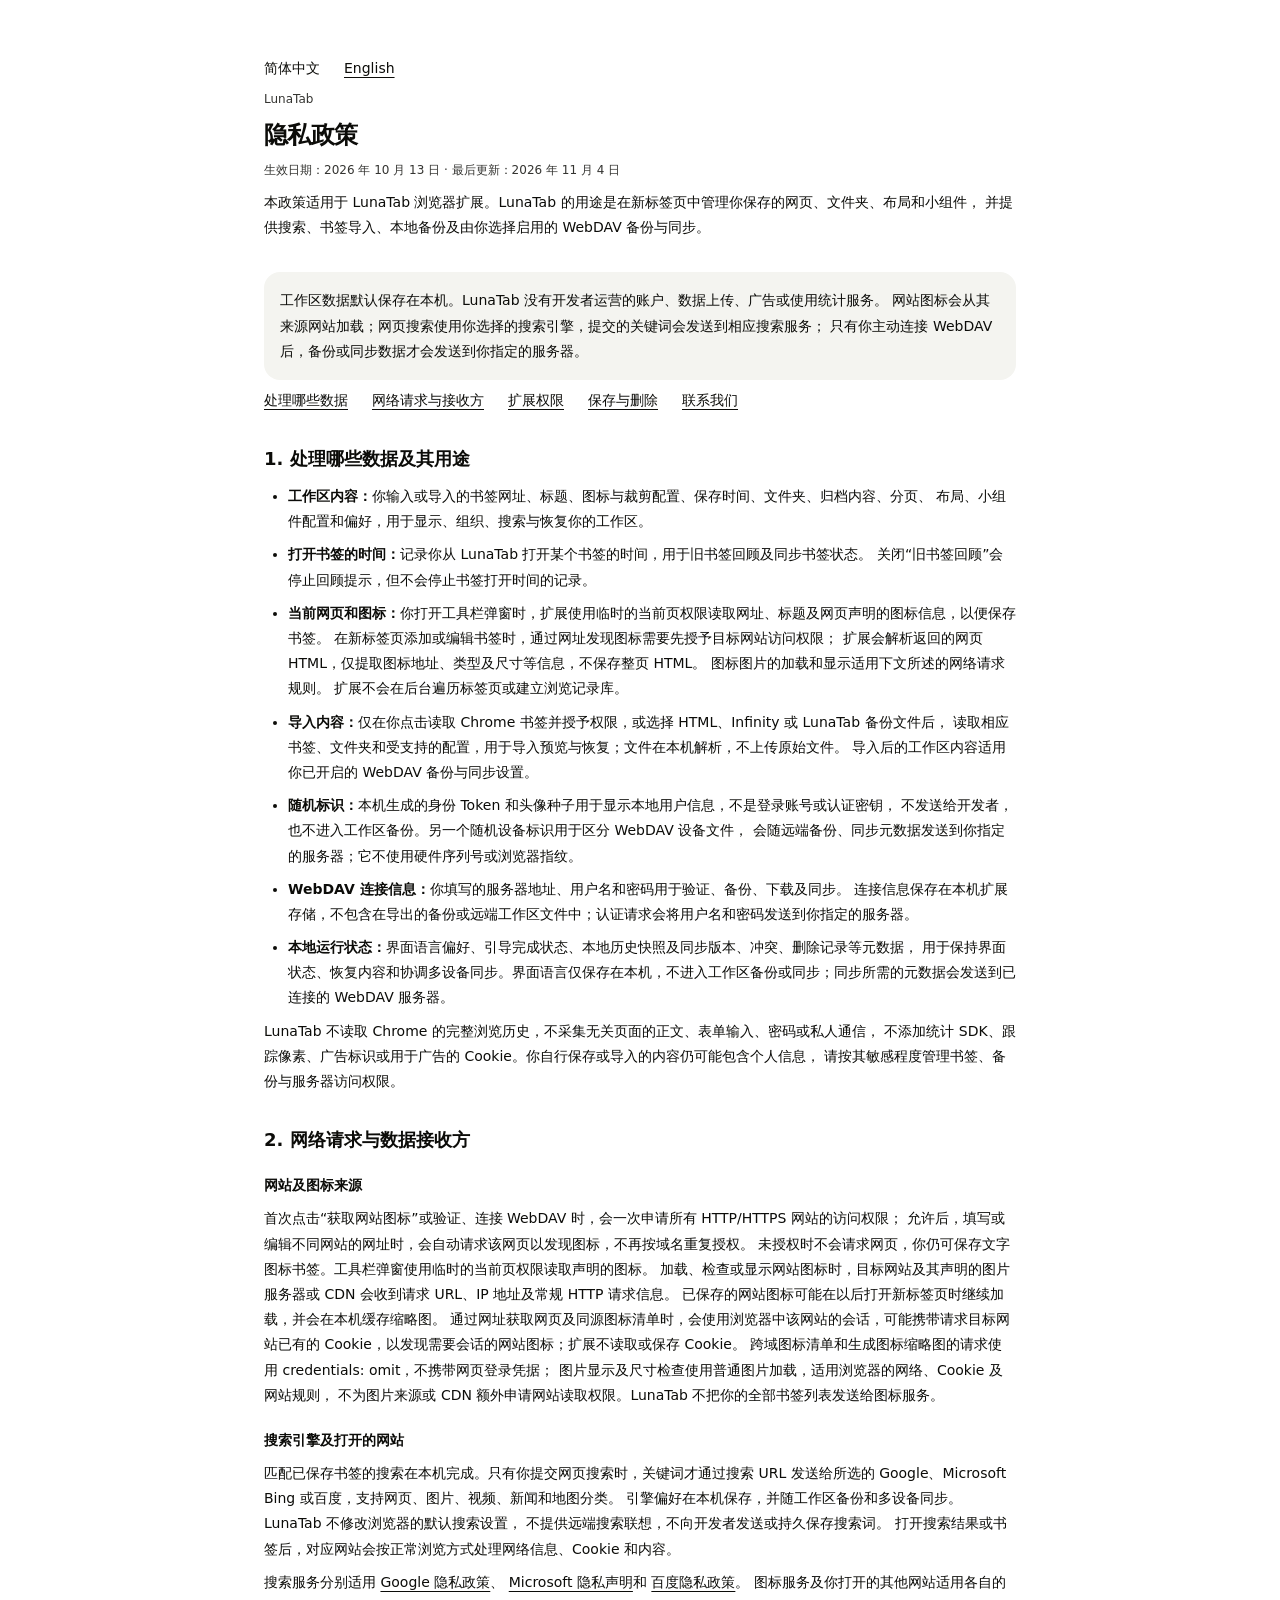
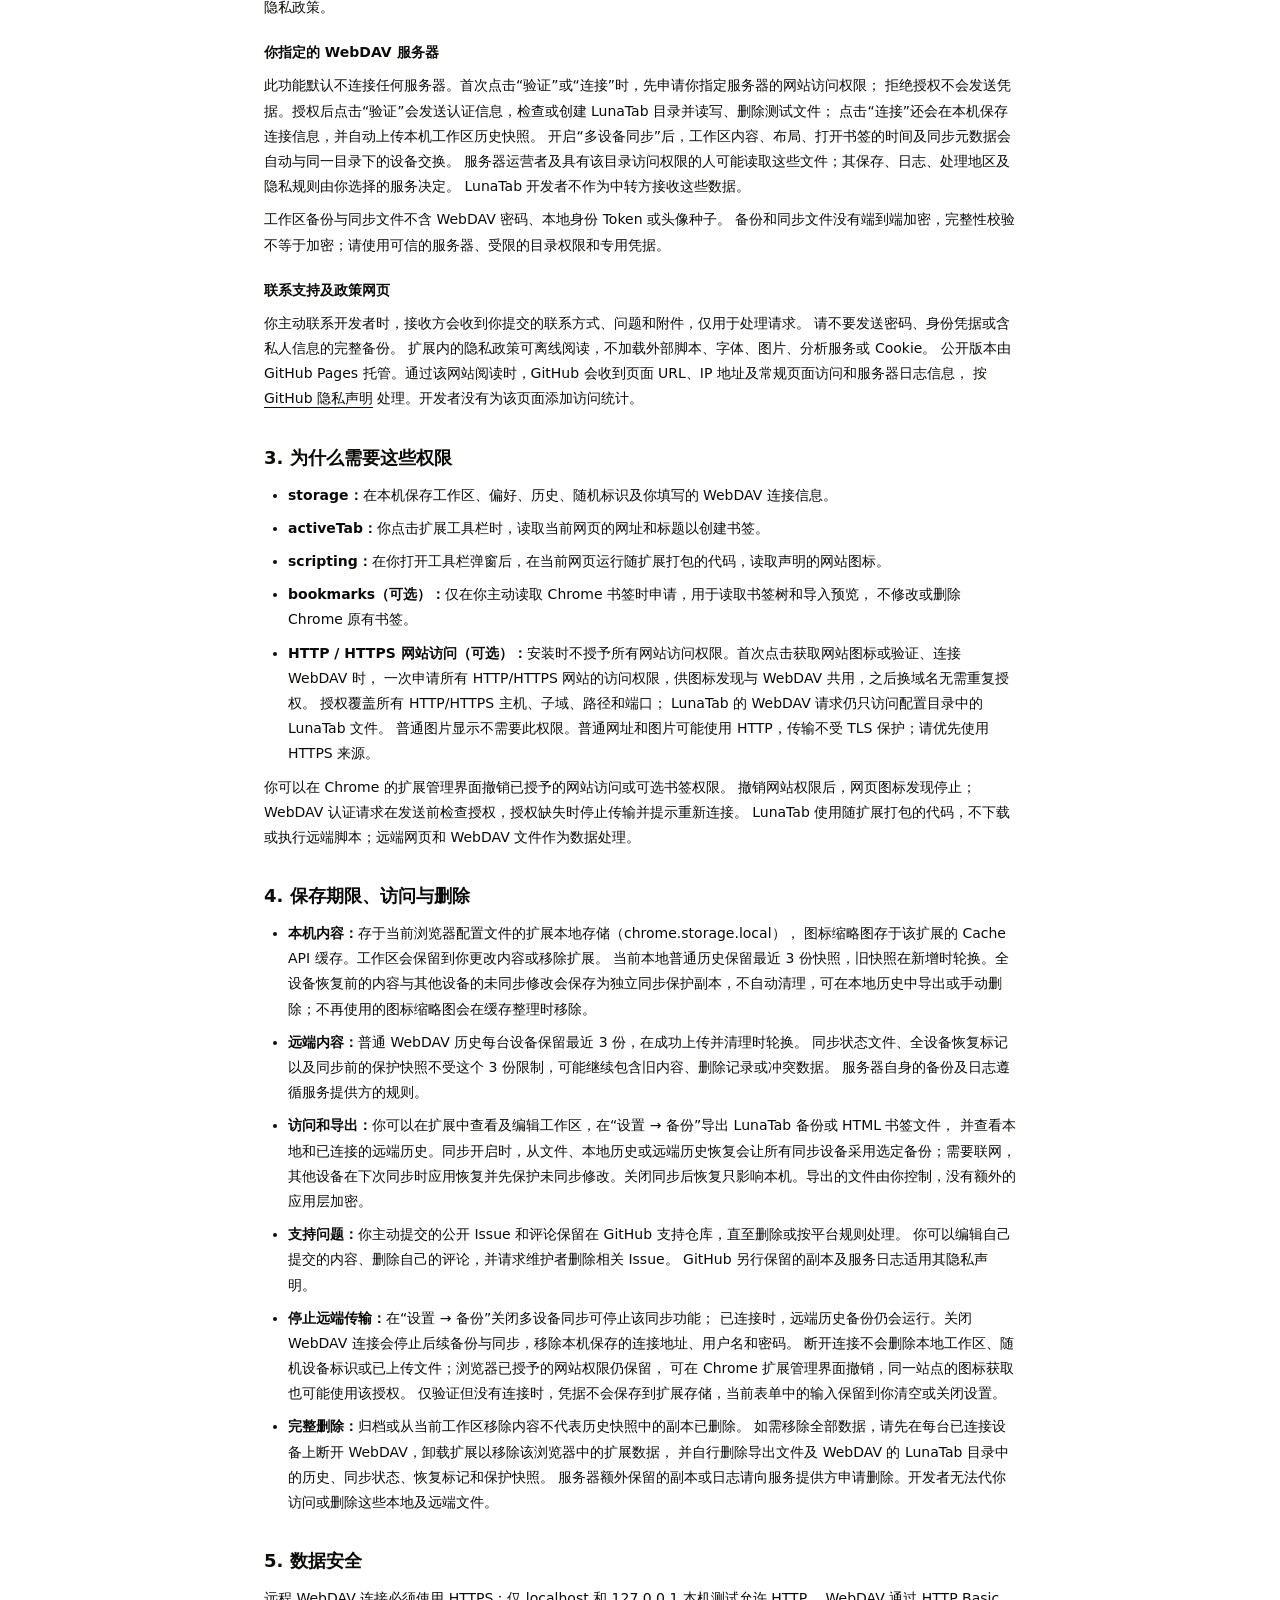
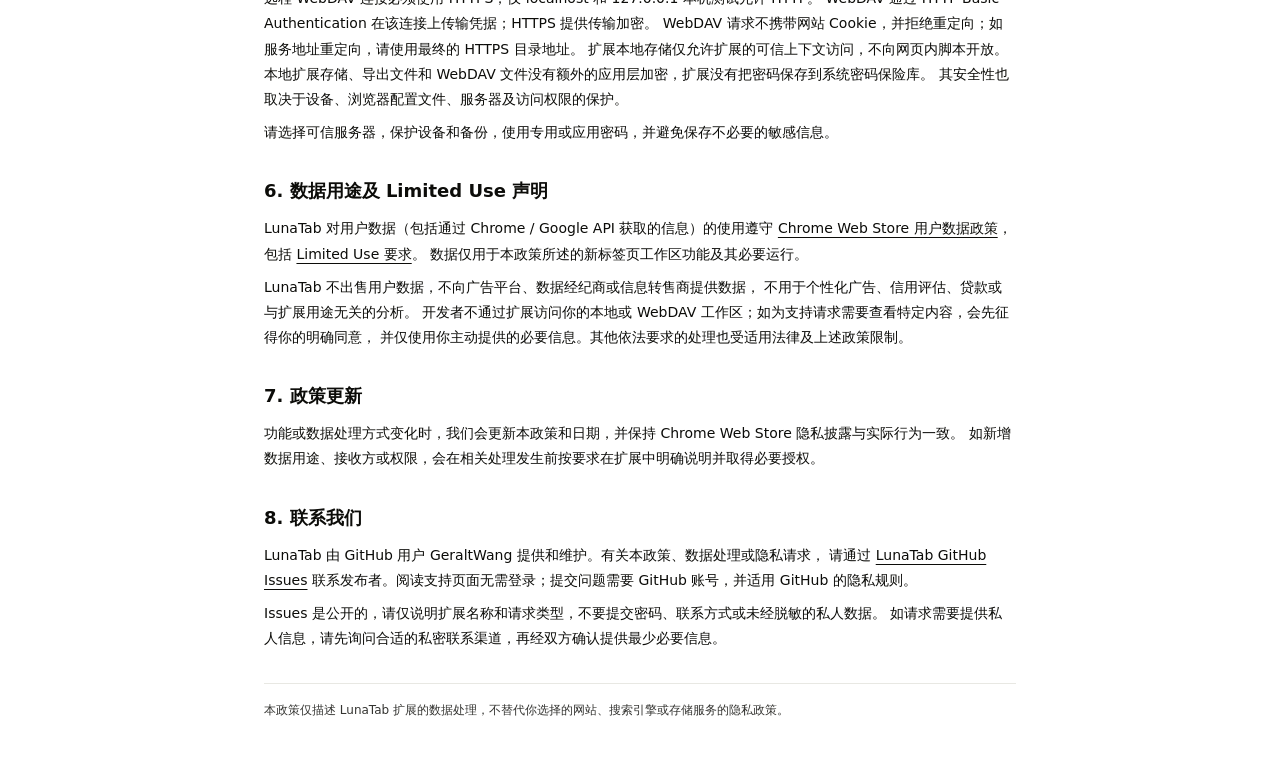
==== commit 6c7b3d10: "fix(privacy): publish bilingual policy pages" ====
--- a/index.html
+++ b/index.html
@@ -9,143 +9,24 @@
       content="LunaTab 隐私政策：本地数据、网站图标、网页搜索、可选 WebDAV 备份与同步、权限及数据删除。"
     />
     <title>LunaTab 隐私政策</title>
-    <!-- Self-contained so the same file works offline in the extension and on a public website. -->
-    <style>
-      :root {
-        color-scheme: light dark;
-        --background: oklch(1 0 0);
-        --foreground: oklch(0.153 0.006 107.1);
-        --muted: oklch(0.966 0.005 106.5);
-        --muted-foreground: color-mix(in oklab, var(--foreground) 80%, var(--background));
-        --border: oklch(0.93 0.007 106.5);
-        --ring: oklch(0.737 0.021 106.9);
-        font-family: 'Inter Variable', system-ui, sans-serif;
-        background: var(--background);
-        color: var(--foreground);
-      }
-      @media (prefers-color-scheme: dark) {
-        :root {
-          --background: oklch(0.153 0.006 107.1);
-          --foreground: oklch(0.988 0.003 106.5);
-          --muted: oklch(0.286 0.016 107.4);
-          --border: oklch(1 0 0 / 10%);
-          --ring: oklch(0.58 0.031 107.3);
-        }
-      }
-      * {
-        box-sizing: border-box;
-      }
-      body {
-        margin: 0;
-        font-size: 14px;
-        line-height: 1.8;
-      }
-      main {
-        max-width: 800px;
-        margin: 0 auto;
-        padding: 48px 24px;
-      }
-      header {
-        margin-bottom: 32px;
-      }
-      h1 {
-        margin: 0 0 8px;
-        font-size: 24px;
-        line-height: 1.4;
-        letter-spacing: -0.025em;
-      }
-      h2 {
-        margin: 32px 0 12px;
-        font-size: 18px;
-        line-height: 1.5;
-      }
-      h3 {
-        margin: 20px 0 8px;
-        font-size: 14px;
-      }
-      p {
-        margin: 8px 0;
-      }
-      ul {
-        margin: 8px 0;
-        padding-left: 24px;
-      }
-      li + li {
-        margin-top: 8px;
-      }
-      a {
-        color: inherit;
-        text-underline-offset: 4px;
-        overflow-wrap: anywhere;
-      }
-      a:focus-visible {
-        outline: 2px solid var(--ring);
-        outline-offset: 4px;
-        border-radius: 4px;
-      }
-      .meta,
-      footer {
-        color: var(--muted-foreground);
-        font-size: 12px;
-      }
-      .summary {
-        padding: 16px;
-        background: var(--muted);
-        border-radius: 16px;
-      }
-      nav ul {
-        display: flex;
-        flex-wrap: wrap;
-        gap: 8px 24px;
-        padding: 0;
-        list-style: none;
-      }
-      nav li + li {
-        margin: 0;
-      }
-      footer {
-        margin-top: 32px;
-        padding-top: 16px;
-        border-top: 1px solid var(--border);
-      }
-      .scrollbar-thin {
-        scrollbar-width: thin;
-        scrollbar-color: var(--border) transparent;
-      }
-      .scrollbar-thin::-webkit-scrollbar {
-        width: 6px;
-        height: 6px;
-      }
-      .scrollbar-thin::-webkit-scrollbar-thumb {
-        background: var(--border);
-        border-radius: 3px;
-      }
-      .scrollbar-thin::-webkit-scrollbar-track {
-        background: transparent;
-      }
-      @media (max-width: 480px) {
-        main {
-          padding: 24px 16px;
-        }
-      }
-      @media print {
-        nav {
-          display: none;
-        }
-        main {
-          max-width: none;
-          padding: 0;
-        }
-      }
-    </style>
+    <link rel="stylesheet" href="privacy.css" />
   </head>
   <body>
     <main>
       <header>
-        <p class="meta">LunaTab · Privacy policy</p>
+        <nav aria-label="政策语言">
+          <ul>
+            <li><span lang="zh-CN" aria-current="page">简体中文</span></li>
+            <li><a href="privacy-en.html" lang="en" hreflang="en">English</a></li>
+          </ul>
+        </nav>
+        <p class="meta">LunaTab</p>
         <h1>隐私政策</h1>
         <p class="meta">
-          生效日期及最后更新：<time datetime="2026-10-12">2026 年 10 月 12 日</time>
+          生效日期：<time datetime="2026-10-13">2026 年 10 月 13 日</time> · 最后更新：<time
+            datetime="2026-11-04"
+            >2026 年 11 月 4 日</time
+          >
         </p>
         <p>
           本政策适用于 LunaTab 浏览器扩展。LunaTab
@@ -207,9 +88,9 @@
           </li>
           <li>
             <strong>本地运行状态：</strong
-            >引导完成状态、适配布局的行数、本地历史快照及同步版本、冲突、删除记录等元数据，
-            用于保持界面状态、恢复内容和协调多设备同步。同步所需的元数据会发送到已连接的 WebDAV
-            服务器。
+            >界面语言偏好、引导完成状态、本地历史快照及同步版本、冲突、删除记录等元数据，
+            用于保持界面状态、恢复内容和协调多设备同步。界面语言仅保存在本机，不进入工作区备份或同步；同步所需的元数据会发送到已连接的
+            WebDAV 服务器。
           </li>
         </ul>
         <p>
@@ -223,13 +104,15 @@
         <h2 id="network">2. 网络请求与数据接收方</h2>
         <h3>网站及图标来源</h3>
         <p>
-          首次获取某个网站的图标时，你需要点击“获取网站图标”并授予该网站的访问权限；
-          以后填写或编辑已授权网站的网址时，会自动请求该网页以发现图标。
+          首次点击“获取网站图标”或验证、连接 WebDAV 时，会一次申请所有 HTTP/HTTPS 网站的访问权限；
+          允许后，填写或编辑不同网站的网址时，会自动请求该网页以发现图标，不再按域名重复授权。
           未授权时不会请求网页，你仍可保存文字图标书签。工具栏弹窗使用临时的当前页权限读取声明的图标。
           加载、检查或显示网站图标时，目标网站及其声明的图片服务器或 CDN 会收到请求 URL、IP
           地址及常规 HTTP 请求信息。
           已保存的网站图标可能在以后打开新标签页时继续加载，并会在本机缓存缩略图。
-          通过网址获取网页和生成图标缩略图的请求使用 credentials: omit，不携带网页登录凭据；
+          通过网址获取网页及同源图标清单时，会使用浏览器中该网站的会话，可能携带请求目标网站已有的
+          Cookie，以发现需要会话的网站图标；扩展不读取或保存 Cookie。
+          跨域图标清单和生成图标缩略图的请求使用 credentials: omit，不携带网页登录凭据；
           图片显示及尺寸检查使用普通图片加载，适用浏览器的网络、Cookie 及网站规则， 不为图片来源或
           CDN 额外申请网站读取权限。LunaTab 不把你的全部书签列表发送给图标服务。
         </p>
@@ -299,9 +182,9 @@
           </li>
           <li>
             <strong>HTTP / HTTPS 网站访问（可选）：</strong
-            >安装时不授予所有网站访问权限。仅在你点击获取网站图标或验证、连接 WebDAV 时，
-            申请当前选择的协议及主机名，不申请全部网站或子域。 Chrome
-            网站授权覆盖该主机的所有路径和端口，不能限制为某个 WebDAV 目录； LunaTab 的 WebDAV
+            >安装时不授予所有网站访问权限。首次点击获取网站图标或验证、连接 WebDAV 时， 一次申请所有
+            HTTP/HTTPS 网站的访问权限，供图标发现与 WebDAV 共用，之后换域名无需重复授权。
+            授权覆盖所有 HTTP/HTTPS 主机、子域、路径和端口； LunaTab 的 WebDAV
             请求仍只访问配置目录中的 LunaTab 文件。 普通图片显示不需要此权限。普通网址和图片可能使用
             HTTP，传输不受 TLS 保护；请优先使用 HTTPS 来源。
           </li>
--- a/privacy.css
+++ b/privacy.css
@@ -0,0 +1,126 @@
+:root {
+  color-scheme: light dark;
+  --background: oklch(1 0 0);
+  --foreground: oklch(0.153 0.006 107.1);
+  --muted: oklch(0.966 0.005 106.5);
+  --muted-foreground: color-mix(in oklab, var(--foreground) 80%, var(--background));
+  --border: oklch(0.93 0.007 106.5);
+  --ring: oklch(0.737 0.021 106.9);
+  font-family: 'Inter Variable', system-ui, sans-serif;
+  background: var(--background);
+  color: var(--foreground);
+}
+@media (prefers-color-scheme: dark) {
+  :root {
+    --background: oklch(0.153 0.006 107.1);
+    --foreground: oklch(0.988 0.003 106.5);
+    --muted: oklch(0.286 0.016 107.4);
+    --border: oklch(1 0 0 / 10%);
+    --ring: oklch(0.58 0.031 107.3);
+  }
+}
+* {
+  box-sizing: border-box;
+}
+body {
+  margin: 0;
+  font-size: 14px;
+  line-height: 1.8;
+}
+main {
+  max-width: 800px;
+  margin: 0 auto;
+  padding: 48px 24px;
+}
+header {
+  margin-bottom: 32px;
+}
+h1 {
+  margin: 0 0 8px;
+  font-size: 24px;
+  line-height: 1.4;
+  letter-spacing: -0.025em;
+}
+h2 {
+  margin: 32px 0 12px;
+  font-size: 18px;
+  line-height: 1.5;
+}
+h3 {
+  margin: 20px 0 8px;
+  font-size: 14px;
+}
+p {
+  margin: 8px 0;
+}
+ul {
+  margin: 8px 0;
+  padding-left: 24px;
+}
+li + li {
+  margin-top: 8px;
+}
+a {
+  color: inherit;
+  text-underline-offset: 4px;
+  overflow-wrap: anywhere;
+}
+a:focus-visible {
+  outline: 2px solid var(--ring);
+  outline-offset: 4px;
+  border-radius: 4px;
+}
+.meta,
+footer {
+  color: var(--muted-foreground);
+  font-size: 12px;
+}
+.summary {
+  padding: 16px;
+  background: var(--muted);
+  border-radius: 16px;
+}
+nav ul {
+  display: flex;
+  flex-wrap: wrap;
+  gap: 8px 24px;
+  padding: 0;
+  list-style: none;
+}
+nav li + li {
+  margin: 0;
+}
+footer {
+  margin-top: 32px;
+  padding-top: 16px;
+  border-top: 1px solid var(--border);
+}
+.scrollbar-thin {
+  scrollbar-width: thin;
+  scrollbar-color: var(--border) transparent;
+}
+.scrollbar-thin::-webkit-scrollbar {
+  width: 6px;
+  height: 6px;
+}
+.scrollbar-thin::-webkit-scrollbar-thumb {
+  background: var(--border);
+  border-radius: 3px;
+}
+.scrollbar-thin::-webkit-scrollbar-track {
+  background: transparent;
+}
+@media (max-width: 480px) {
+  main {
+    padding: 24px 16px;
+  }
+}
+@media print {
+  nav {
+    display: none;
+  }
+  main {
+    max-width: none;
+    padding: 0;
+  }
+}
